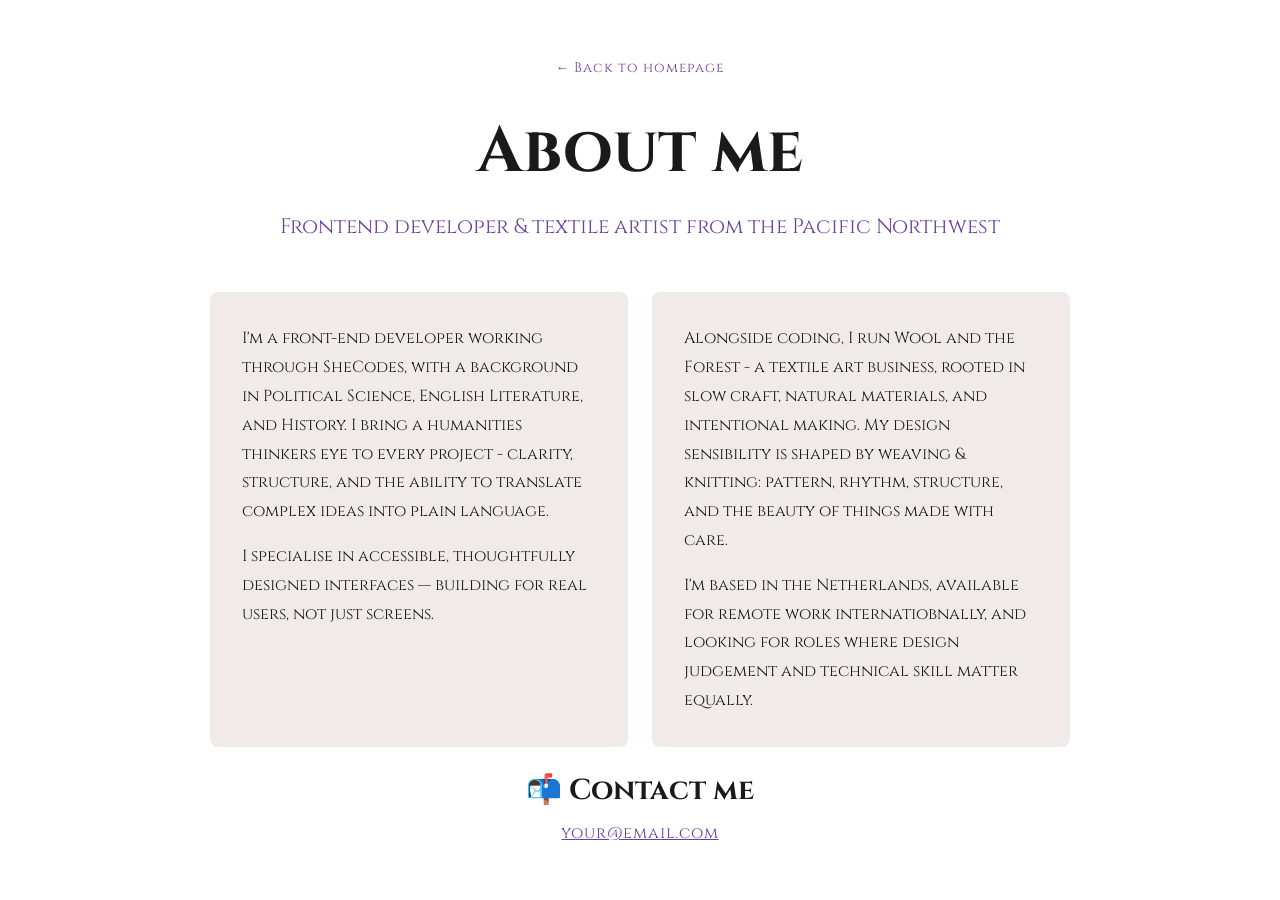
==== about.html @ 5fd56f6d "Add Week 1 homework: multi-page profile site with CSS variables and anchor links" ====
<!DOCTYPE html>
<html lang="en">
<head>
    <meta charset="UTF-8">
    <meta name="viewport" content="width=device-width, initial-scale=1.0">
    <title>About Daki</title>
    <link rel="stylesheet" href="style.css" />

</head>
<body>
    <div class="about-container">
        <a href="index.html" class="back-link">← Back to homepage</a>
        <h1>About me</h1>
        <h2>Frontend developer & textile artist from the Pacific Northwest</h2>

        <div class="cards">
            <div class="card">
                <p>I'm a front-end developer working through SheCodes, with a background in Political Science, English Literature, and History. I bring a humanities thinkers eye to every project - clarity, structure, and the ability to translate complex ideas into plain language.</p>
                <p>I specialise in accessible, thoughtfully designed interfaces — building for real users, not just screens.</p>          
            </div>
            <div class="card">
                <p>Alongside coding, I run Wool and the Forest - a textile art business, rooted in slow craft, natural materials, and intentional making. My design sensibility is shaped by weaving & knitting: pattern, rhythm, structure, and the beauty of things made with care.</p>
                <p>I'm based in the Netherlands, available for remote work internatiobnally, and looking for roles where design judgement and technical skill matter equally. </p>
            </div>
        </div>

        <div id="contact">
            <h3>📬 Contact me</h3>
            <a href="mailto:dakibrittain@gmail.com">your@email.com</a>
        </div>
    </div>
    
</body>
</html>
---- style.css ----
@import url("https://fonts.googleapis.com/css2?family=Cinzel:wght@400;700&display=swap");

:root {
  --primary-color: #6b3fa0;
  --secondary-color: #f0ebe8;
  --text-dark: #1a1a1a;
  --text-light: #fffff;
  --font-main: "Cinzel", serif;
}

* {
  margin: 0;
  padding: 0;
  box-sizing: border-box;
}

body {
  font-family: var(--font-main);
  color: var(--text-dark);
  min-height: 100vh;
  display: flex;
  justify-content: center;
  align-items: center;
  text-align: center;
}

.container {
  max-width: 800px;
  padding: 40px 20px;
}

h1 {
  font-size: 4rem;
  margin-bottom: 16px;
}

h2 {
  font-size: 1.3rem;
  font-weight: 400;
  color: var(--primary-color);
  margin-bottom: 48px;
  line-height: 1.6;
}

.buttons {
  display: flex;
  justify-content: center;
  gap: 24px;
}

.button {
  padding: 16px 32px;
  border-radius: 4px;
  text-decoration: none;
  font-family: var(--font-main);
  font-size: 0.95rem;
  letter-spacing: 0.08em;
}

.button-primary {
  background-color: var(--primary-color);
  color: var(--text-light);
}

.button-secondary {
  border: 2px solid var(--primary-color);
  color: var(--primary-color);
}

.about-container {
  max-width: 900px;
  margin: 0 auto;
  padding: 32px 20px;
  text-align: center;
}

.back-link {
  display: inline-block;
  margin-bottom: 32px;
  color: var(--primary-color);
  text-decoration: none;
  font-size: 0.85em;
  letter-spacing: 0.08em;
}

.cards {
  display: flex;
  gap: 24px;
  margin: 24px 0;
  text-align: left;
}

.card {
  background-color: var(--secondary-color);
  padding: 32px;
  border-radius: 8px;
  flex: 1;
  line-height: 1.8;
  display: flex;
  flex-direction: column;
  gap: 16px;
}

#contact {
  margin-top: 24px;
}

#contact h3 {
  font-size: 1.8rem;
  margin-bottom: 12px;
}

#contact a {
  color: var(--primary-color);
  font-size: 1rem;
  letter-spacing: 0.05em;
}
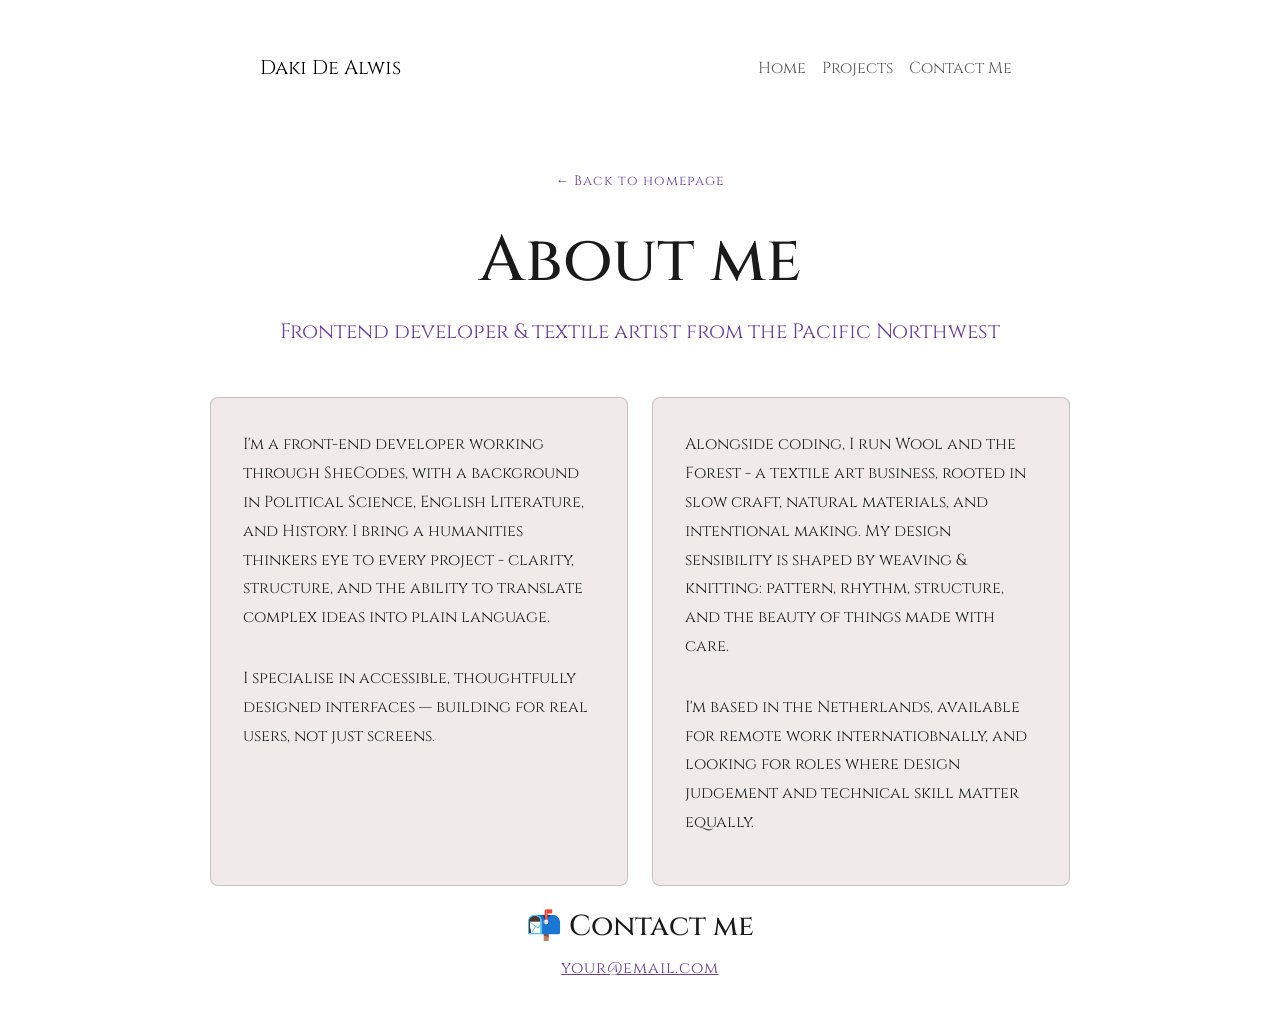
==== commit 55eca7d0: "Add responsive navbar to about page, fix Contact Me Link, add project thumbnails html" ====
--- a/about.html
+++ b/about.html
@@ -4,10 +4,22 @@
     <meta charset="UTF-8">
     <meta name="viewport" content="width=device-width, initial-scale=1.0">
     <title>About Daki</title>
+    <link href="https://cdn.jsdelivr.net/npm/bootstrap@5.3.0/dist/css/bootstrap.min.css" rel="stylesheet" />
     <link rel="stylesheet" href="style.css" />
 
 </head>
 <body>
+    <nav class="navbar navbar-expand-lg navbar-light bg-white sticky-top">
+        <div class="container">
+            <a class="navbar-brand" href="#hero">Daki De Alwis</a>
+            <div class="navbar-nav ms-auto">
+                <a class="nav-link" href="index.html">Home</a>
+                <a class="nav-link" href="#projects">Projects</a>
+                <a class="nav-link" href="#contact">Contact Me</a>
+            </div>
+        </div>
+    </nav>
+
     <div class="about-container">
         <a href="index.html" class="back-link">← Back to homepage</a>
         <h1>About me</h1>
@@ -24,11 +36,16 @@
             </div>
         </div>
 
+        
+
         <div id="contact">
             <h3>📬 Contact me</h3>
             <a href="mailto:dakibrittain@gmail.com">your@email.com</a>
         </div>
     </div>
+
+    <script src="https://cdn.jsdelivr.net/npm/bootstrap@5.3.0/dist/js/bootstrap.bundle.min.js">
+    </script>
     
 </body>
 </html>
--- a/style.css
+++ b/style.css
@@ -6,6 +6,10 @@
   --text-dark: #1a1a1a;
   --text-light: #fffff;
   --font-main: "Cinzel", serif;
+}
+
+html {
+  scroll-behavior: smooth;
 }
 
 * {
@@ -18,9 +22,6 @@
   font-family: var(--font-main);
   color: var(--text-dark);
   min-height: 100vh;
-  display: flex;
-  justify-content: center;
-  align-items: center;
   text-align: center;
 }
 
@@ -115,3 +116,39 @@
   font-size: 1rem;
   letter-spacing: 0.05em;
 }
+
+.hero-section {
+  min-height: 90vh;
+  display: flex;
+  align-items: center;
+  justify-content: center;
+  text-align: center;
+}
+
+.projects-section {
+  padding: 80px 20px;
+  background-color: var(--secondary-color);
+}
+
+.project-row {
+  margin-bottom: 100px;
+  padding: 20px 0;
+}
+
+.project-row h3 {
+  font-size: 2rem;
+  margin-bottom: 20px;
+}
+
+.project-row p {
+  font-size: 1rem;
+  line-height: 1.8;
+  margin-bottom: 28px;
+  opacity: 0.85;
+}
+
+.project-image {
+  width: 100%;
+  border-radius: 8px;
+  margin-bottom: 16px;
+}
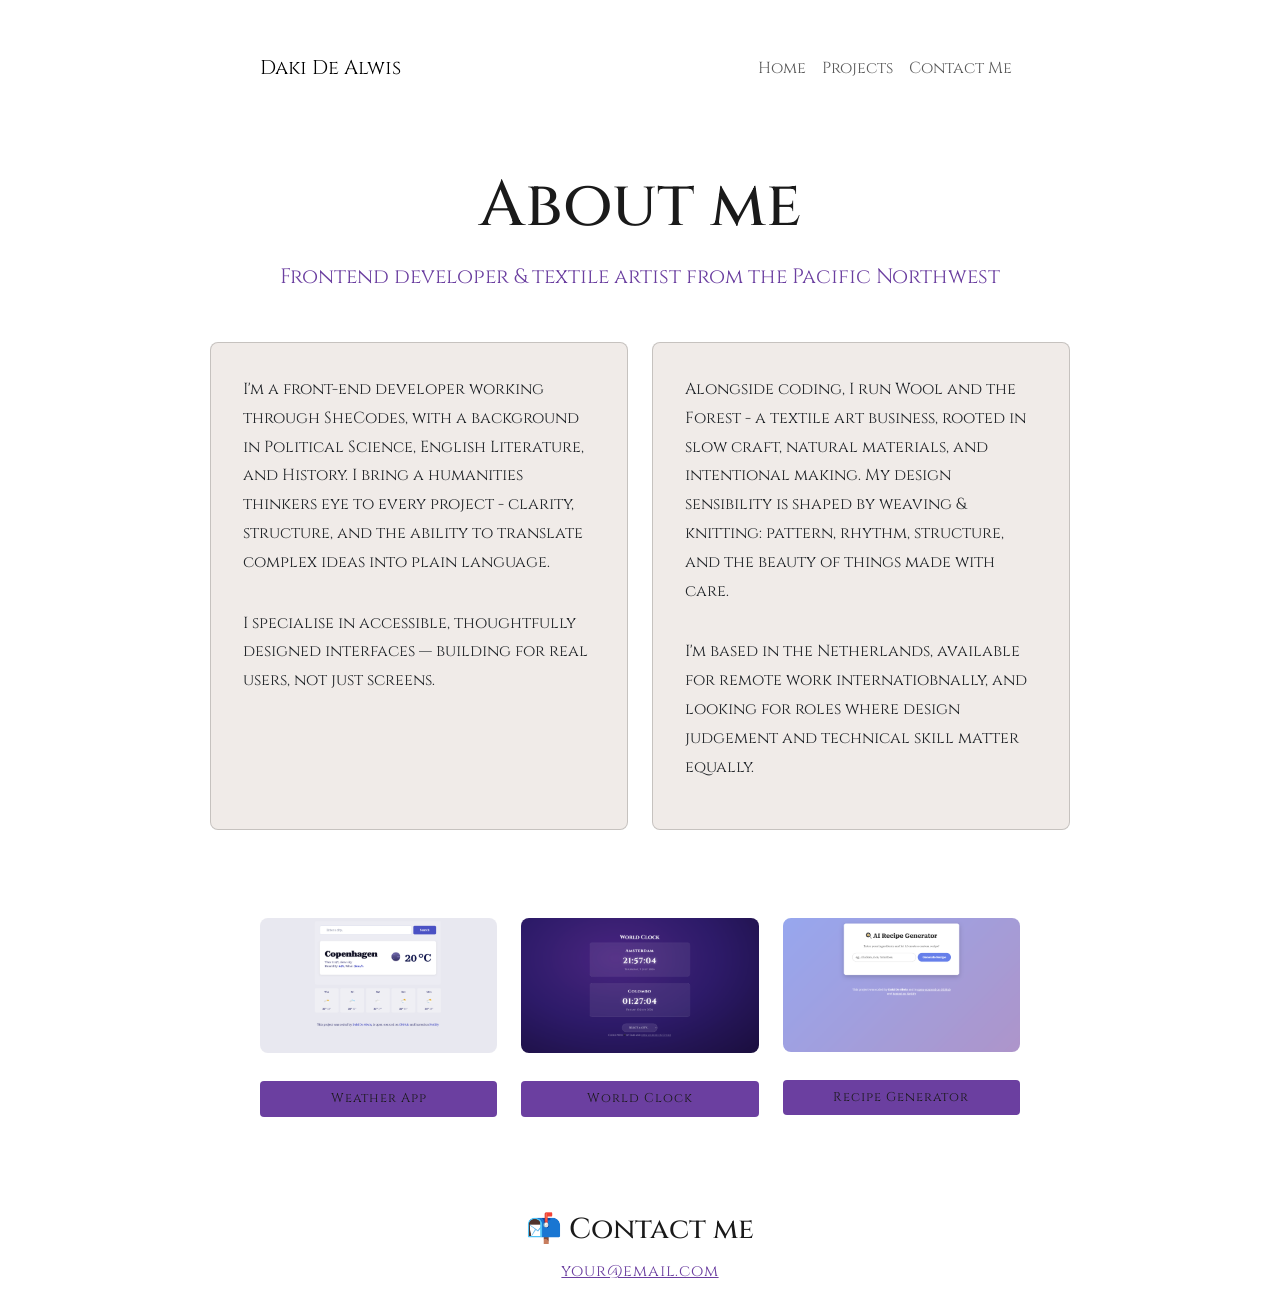
==== commit e508c2a0: "Add hamburger navbar, fix mobile responsive layout, finalise Week 2" ====
--- a/about.html
+++ b/about.html
@@ -11,17 +11,22 @@
 <body>
     <nav class="navbar navbar-expand-lg navbar-light bg-white sticky-top">
         <div class="container">
-            <a class="navbar-brand" href="#hero">Daki De Alwis</a>
+            <a class="navbar-brand" href="index.html">Daki De Alwis</a>
+            <button class="navbar-toggler" type="button" data-bs-toggle="collapse" data-bs-target="#navbarNav">
+                <span class="navbar-toggler-icon"></span>
+            </button>
+            <div class="collapse navbar-collapse" id="navbarNav">
             <div class="navbar-nav ms-auto">
                 <a class="nav-link" href="index.html">Home</a>
                 <a class="nav-link" href="#projects">Projects</a>
                 <a class="nav-link" href="#contact">Contact Me</a>
             </div>
+            </div>
         </div>
     </nav>
 
     <div class="about-container">
-        <a href="index.html" class="back-link">← Back to homepage</a>
+        
         <h1>About me</h1>
         <h2>Frontend developer & textile artist from the Pacific Northwest</h2>
 
@@ -36,7 +41,29 @@
             </div>
         </div>
 
-        
+        <div class="container mt-5">
+            <div class="row">
+            <div class="col-md-4">
+            <div class="projects-thumb">
+                <img src="weather-app.png" alt="Weather App Screenshot" class="project-image" />
+                <a href="elegant-squirrel-b3b1a8.netlify.app" target="_blank" class="button button-primary">Weather App</a>
+            </div>
+            </div>
+                <div class="col-md-4">
+            <div class="projects-thumb">
+                <img src="world-clock.png" alt="World Clock Screenshot" class="project-image" />
+                <a href="dakiworldclock.netlify.app" target="_blank" class="button button-primary">World Clock</a>
+            </div>
+            </div>
+            <div class="col-md-4">
+            <div class="projects-thumb">
+                <img src="recipe-generator.png" alt="Recipe Generator Screenshot" class="project-image" />
+                <a href="dakis-ai-recipe-generator.netlify.app" target="_blank" class="button button-primary">Recipe Generator</a>
+            </div>
+            </div>
+        </div>
+    </div>
+
 
         <div id="contact">
             <h3>📬 Contact me</h3>
--- a/style.css
+++ b/style.css
@@ -152,3 +152,26 @@
   border-radius: 8px;
   margin-bottom: 16px;
 }
+
+.projects-grid {
+  display: flex;
+  gap: 24px;
+  margin: 48px 0;
+}
+
+.projects-thumb {
+  flex: 1;
+  display: flex;
+  flex-direction: column;
+  gap: 12px;
+  align-items: center;
+  margin-bottom: 32px;
+}
+
+.projects-thumb .button {
+  padding: 8px 16px;
+  font-size: 0.8em;
+  width: 100%;
+  text-align: center;
+  display: block;
+}
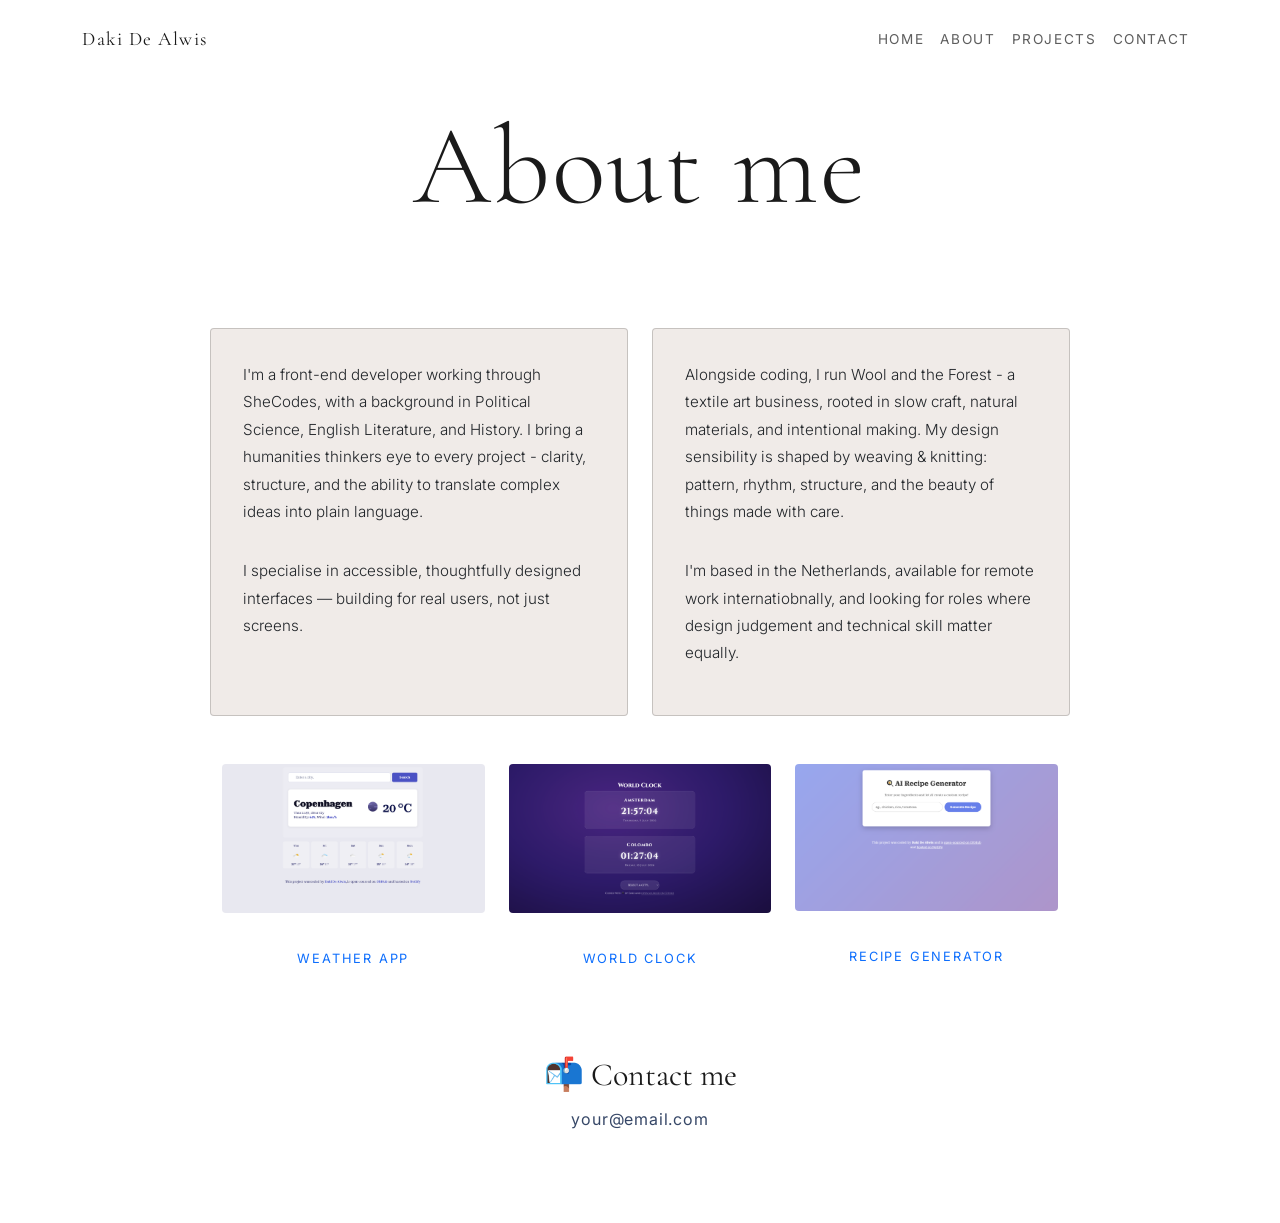
==== commit ce8964ef: "Add contact page structure with placeholder email" ====
--- a/about.html
+++ b/about.html
@@ -3,7 +3,13 @@
 <head>
     <meta charset="UTF-8">
     <meta name="viewport" content="width=device-width, initial-scale=1.0">
-    <title>About Daki</title>
+    <title>About Daki De Alwis - Frontend Developer & Textile Artist</title>
+    <meta name="description" content="Learn more about Daki De Alwis - frontend developer, textile artist, and founder of Wool and the Forest, based in the Netherlands.">
+    <meta name="author" content="Daki De Alwis">
+    <meta property="og:title" content=" About Daki De Alwis"> 
+    <meta property="og:description" content="Frontend developer with a humanities background, building accessible interfaces with care and intention.">
+    <meta property="og:type" content="website">
+
     <link href="https://cdn.jsdelivr.net/npm/bootstrap@5.3.0/dist/css/bootstrap.min.css" rel="stylesheet" />
     <link rel="stylesheet" href="style.css" />
 
@@ -17,9 +23,10 @@
             </button>
             <div class="collapse navbar-collapse" id="navbarNav">
             <div class="navbar-nav ms-auto">
-                <a class="nav-link" href="index.html">Home</a>
-                <a class="nav-link" href="#projects">Projects</a>
-                <a class="nav-link" href="#contact">Contact Me</a>
+                <a class="nav-link" href=index.html>Home</a>
+                <a class="nav-link active" href="about.html">About</a>
+                <a class="nav-link" href="work.html">Projects</a>
+                <a class="nav-link" href="contact.html">Contact</a>
             </div>
             </div>
         </div>
--- a/style.css
+++ b/style.css
@@ -1,11 +1,14 @@
-@import url("https://fonts.googleapis.com/css2?family=Cinzel:wght@400;700&display=swap");
+@import url("https://fonts.googleapis.com/css2?family=Cormorant+Garamond:wght@300;400;600&family=Inter:wght@300;400;500&display=swap");
 
 :root {
-  --primary-color: #6b3fa0;
+  --primary-color: #364767;
+  --primary-hover: #3d4e6f;
+  --accent-color: #2d416c;
   --secondary-color: #f0ebe8;
   --text-dark: #1a1a1a;
-  --text-light: #fffff;
-  --font-main: "Cinzel", serif;
+  --text-light: #ffffff;
+  --font-display: "Cormorant Garamond", serif;
+  --font-body: "Inter", sans-serif;
 }
 
 html {
@@ -19,28 +22,89 @@
 }
 
 body {
-  font-family: var(--font-main);
+  font-family: var(--font-body);
   color: var(--text-dark);
   min-height: 100vh;
+}
+
+a {
+  text-decoration: none;
+}
+
+.navbar {
+  padding-top: 20px;
+  padding-bottom: 20px;
+}
+.navbar-brand {
+  font-family: var(--font-display);
+  font-size: 1.2rem;
+  letter-spacing: 0.08em;
+  color: var(--text-dark) !important;
+}
+
+.nav-link {
+  font-family: var(--font-body);
+  font-size: 0.85rem;
+  letter-spacing: 0.12em;
+  text-transform: uppercase;
+  color: var(--text-dark) !important;
+  opacity: 0.7;
+}
+
+.nav-link:hover {
+  opacity: 1;
+}
+
+.hero-section {
+  min-height: 100vh;
+  display: flex;
+  align-items: center;
+  justify-content: center;
   text-align: center;
-}
-
-.container {
+  background-image: url("hero-bg.jpg");
+  background-size: cover;
+  background-position: center;
+}
+
+.hero-overlay {
+  position: absolute;
+  inset: 0;
+  background: radial-gradient(
+    ellipse 60% 60% at 50% 50%,
+    rgba(15, 20, 35, 0) 0%,
+    rgba(15, 20, 35, 0.15) 50%,
+    rgba(15, 20, 35, 0.55) 100%
+  );
+}
+
+.hero-content {
+  position: relative;
+  z-index: 1;
+  padding: 40px 20px;
   max-width: 800px;
-  padding: 40px 20px;
+}
+
+.hero-content h1 {
+  color: #ffffff;
 }
 
 h1 {
-  font-size: 4rem;
-  margin-bottom: 16px;
+  font-family: var(--font-display);
+  font-size: 7rem;
+  font-weight: 300;
+  line-height: 1;
+  letter-spacing: 0.02em;
+  margin-bottom: 24px;
 }
 
 h2 {
+  font-family: var(--font-body);
   font-size: 1.3rem;
-  font-weight: 400;
-  color: var(--primary-color);
+  font-weight: 300;
+  color: rgba(255, 255, 255, 0.75);
   margin-bottom: 48px;
   line-height: 1.6;
+  letter-spacing: 0.06em;
 }
 
 .buttons {
@@ -50,22 +114,125 @@
 }
 
 .button {
+  position: relative;
+  overflow: hidden;
   padding: 16px 32px;
   border-radius: 4px;
   text-decoration: none;
-  font-family: var(--font-main);
-  font-size: 0.95rem;
-  letter-spacing: 0.08em;
-}
-
-.button-primary {
-  background-color: var(--primary-color);
-  color: var(--text-light);
+  font-family: var(--font-body);
+  font-size: 0.8rem;
+  letter-spacing: 0.14em;
+  text-transform: uppercase;
+  display: inline-block;
+  cursor: pointer;
+}
+
+.button-bg {
+  position: absolute;
+  left: 0;
+  top: 100%;
+  width: 100%;
+  height: 100%;
+  transition: transform 0.4s cubic-bezier(0.645, 0.045, 0.355, 1);
+  z-index: 0;
+}
+
+.button-text {
+  position: relative;
+  z-index: 1;
+  mix-blend-mode: difference;
+  color: white;
+}
+
+.button-primary .button-bg {
+  background-color: #364767;
+  transform: translateY(0%);
+}
+
+.button-primary:hover .button-bg {
+  transform: translateY(-100%);
 }
 
 .button-secondary {
-  border: 2px solid var(--primary-color);
-  color: var(--primary-color);
+  border: 1px solid rgba(255, 255, 255, 0.324);
+  color: #ffffff;
+}
+
+.button-secondary .button-bg {
+  background-color: #ffffff;
+  transform: translateY(0%);
+}
+
+.button-secondary:hover .button-bg {
+  transform: translateY(-100%);
+}
+
+.projects-section {
+  padding: 100px 20px;
+  background-color: var(--secondary-color);
+}
+
+.project-row {
+  margin-bottom: 100px;
+  padding: 20px 0;
+  position: relative;
+  z-index: 0;
+  transition: transform 0.3s ease;
+}
+
+.project-row::before {
+  content: "";
+  position: absolute;
+  inset: -24px -32px;
+  background: rgba(54, 71, 103, 0.102);
+  border-radius: 12px;
+  opacity: 0;
+  z-index: -1;
+  transition: opacity 0.3s ease;
+}
+
+.project-row:hover::before {
+  opacity: 1;
+}
+
+.project-row h3 {
+  font-family: var(--font-display);
+  font-size: 2.5rem;
+  font-weight: 400;
+  margin-bottom: 16px;
+}
+
+.project-row p {
+  font-size: 0.95em;
+  line-height: 1.8;
+  margin-bottom: 28px;
+  opacity: 0.85;
+  font-weight: 300;
+}
+
+.project-image {
+  width: 100%;
+  border-radius: 4px;
+  margin-bottom: 16px;
+}
+
+.launch-btn {
+  display: inline-block;
+  padding: 12px 28px;
+  border: 1px solid #364767;
+  border-radius: 4px;
+  color: #364767;
+  font-family: var(--font-body);
+  font-size: 0.8rem;
+  letter-spacing: 0.14em;
+  text-transform: uppercase;
+  text-decoration: none;
+  transition: all 0.3s ease;
+}
+
+.launch-btn:hover {
+  background-color: #364767;
+  color: white;
 }
 
 .about-container {
@@ -80,8 +247,9 @@
   margin-bottom: 32px;
   color: var(--primary-color);
   text-decoration: none;
-  font-size: 0.85em;
-  letter-spacing: 0.08em;
+  font-size: 0.8em;
+  letter-spacing: 0.1em;
+  text-transform: uppercase;
 }
 
 .cards {
@@ -94,20 +262,25 @@
 .card {
   background-color: var(--secondary-color);
   padding: 32px;
-  border-radius: 8px;
+  border-radius: 4px;
   flex: 1;
   line-height: 1.8;
   display: flex;
   flex-direction: column;
   gap: 16px;
+  font-size: 0.95em;
+  font-weight: 300;
 }
 
 #contact {
-  margin-top: 24px;
+  margin-top: 48px;
+  padding-bottom: 60px;
 }
 
 #contact h3 {
-  font-size: 1.8rem;
+  font-family: var(--font-display);
+  font-size: 2rem;
+  font-weight: 400;
   margin-bottom: 12px;
 }
 
@@ -115,48 +288,6 @@
   color: var(--primary-color);
   font-size: 1rem;
   letter-spacing: 0.05em;
-}
-
-.hero-section {
-  min-height: 90vh;
-  display: flex;
-  align-items: center;
-  justify-content: center;
-  text-align: center;
-}
-
-.projects-section {
-  padding: 80px 20px;
-  background-color: var(--secondary-color);
-}
-
-.project-row {
-  margin-bottom: 100px;
-  padding: 20px 0;
-}
-
-.project-row h3 {
-  font-size: 2rem;
-  margin-bottom: 20px;
-}
-
-.project-row p {
-  font-size: 1rem;
-  line-height: 1.8;
-  margin-bottom: 28px;
-  opacity: 0.85;
-}
-
-.project-image {
-  width: 100%;
-  border-radius: 8px;
-  margin-bottom: 16px;
-}
-
-.projects-grid {
-  display: flex;
-  gap: 24px;
-  margin: 48px 0;
 }
 
 .projects-thumb {
@@ -175,3 +306,82 @@
   text-align: center;
   display: block;
 }
+
+.work-container {
+  max-width: 1100px;
+  margin: 0 auto;
+  padding: 60px 20px;
+  text-align: center;
+}
+
+.work-card {
+  background: var(--secondary-color);
+  border-radius: 4px;
+  padding: 24px;
+  margin-bottom: 32px;
+  display: flex;
+  flex-direction: column;
+  gap: 12px;
+  position: relative;
+  transition: transform 0.3s ease;
+}
+
+.work-card h3 {
+  font-family: var(--font-display);
+  font-size: 1.5rem;
+  font-weight: 400;
+  margin-top: 8px;
+}
+
+.work-card p {
+  font-size: 0.9rem;
+  line-height: 1.8;
+  opacity: 0.75;
+  font-weight: 300;
+}
+
+.work-card::before {
+  content: "";
+  position: absolute;
+  inset: -12px;
+  background: rgba(54, 71, 103, 0.08);
+  border-radius: 8px;
+  opacity: 0;
+  z-index: -1;
+  transition: opacity 0.3s ease;
+}
+
+.work-card:hover {
+  transform: translateY(-4px);
+}
+
+.work-card:hover::before {
+  opacity: 1;
+}
+
+@media (max-width: 768px) {
+  .cards {
+    flex-direction: column;
+  }
+
+  .card {
+    width: 100%;
+  }
+
+  .about-container {
+    padding: 24px 16px;
+  }
+
+  h1 {
+    font-size: 3.5rem;
+  }
+
+  h2 {
+    font-size: 0.9rem;
+  }
+
+  .buttons {
+    flex-direction: column;
+    align-items: center;
+  }
+}
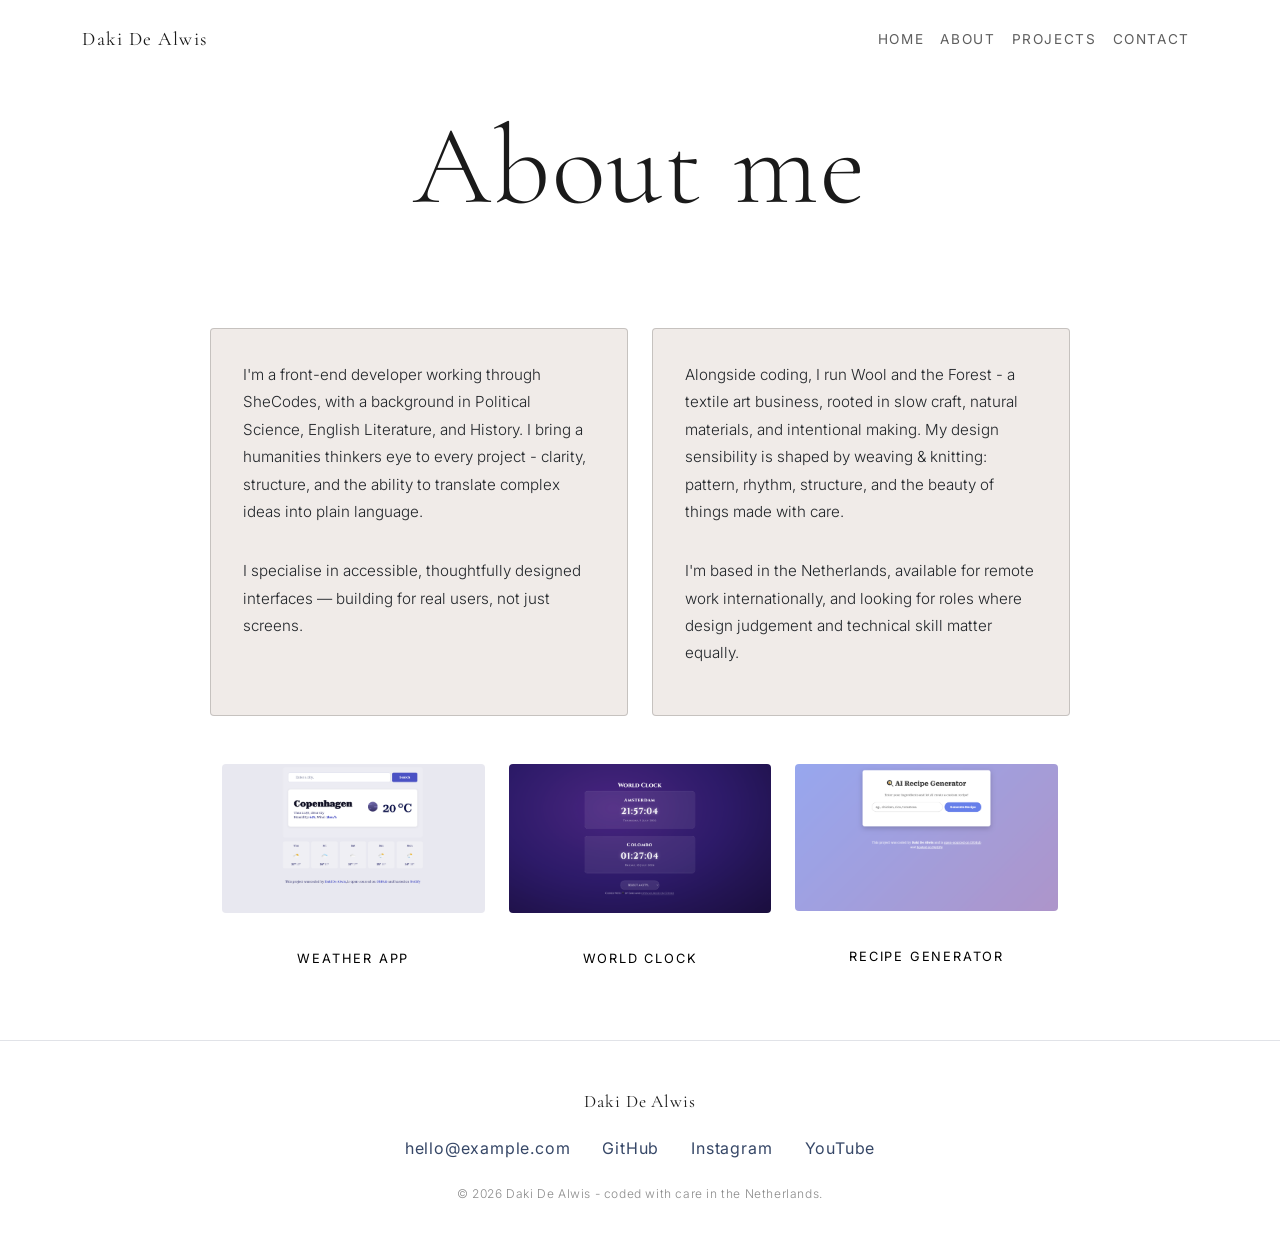
==== commit bf5f1c88: "Add consistent site-wide footer to all pages" ====
--- a/about.html
+++ b/about.html
@@ -44,7 +44,7 @@
             </div>
             <div class="card">
                 <p>Alongside coding, I run Wool and the Forest - a textile art business, rooted in slow craft, natural materials, and intentional making. My design sensibility is shaped by weaving & knitting: pattern, rhythm, structure, and the beauty of things made with care.</p>
-                <p>I'm based in the Netherlands, available for remote work internatiobnally, and looking for roles where design judgement and technical skill matter equally. </p>
+                <p>I'm based in the Netherlands, available for remote work internationally, and looking for roles where design judgement and technical skill matter equally. </p>
             </div>
         </div>
 
@@ -53,30 +53,44 @@
             <div class="col-md-4">
             <div class="projects-thumb">
                 <img src="weather-app.png" alt="Weather App Screenshot" class="project-image" />
-                <a href="elegant-squirrel-b3b1a8.netlify.app" target="_blank" class="button button-primary">Weather App</a>
+                <a href="https://elegant-squirrel-b3b1a8.netlify.app" target="_blank" class="button button-primary">
+                    <span class="button-bg"></span>
+                    <span class="button-text">Weather App</span>
+                </a>
             </div>
             </div>
                 <div class="col-md-4">
             <div class="projects-thumb">
                 <img src="world-clock.png" alt="World Clock Screenshot" class="project-image" />
-                <a href="dakiworldclock.netlify.app" target="_blank" class="button button-primary">World Clock</a>
+                <a href="https://dakiworldclock.netlify.app" target="_blank" class="button button-primary">
+                   <span class="button-bg"></span>
+                   <span class="button-text">World Clock</span>
+                </a>
             </div>
             </div>
             <div class="col-md-4">
             <div class="projects-thumb">
                 <img src="recipe-generator.png" alt="Recipe Generator Screenshot" class="project-image" />
-                <a href="dakis-ai-recipe-generator.netlify.app" target="_blank" class="button button-primary">Recipe Generator</a>
+                <a href="https://dakis-ai-recipe-generator.netlify.app" target="_blank" class="button button-primary">
+                    <span class="button-bg"></span>
+                    <span class="button-text">Recipe Generator</span>
+                </a>
             </div>
             </div>
         </div>
     </div>
+    </div>
 
-
-        <div id="contact">
-            <h3>📬 Contact me</h3>
-            <a href="mailto:dakibrittain@gmail.com">your@email.com</a>
-        </div>
-    </div>
+        <footer class="site-footer">
+            <p class="footer-brand">Daki De Alwis</p>
+            <div class="contact-links">
+                <a href="mailto:hello@example.com">hello@example.com</a>
+                <a href="https://github.com/dakibrittain-web" target="_blank">GitHub</a>
+                <a href="https://instagram.com/woolandtheforest" target="_blank">Instagram</a>
+                <a href="https://www.youtube.com/@woolandtheforest" target="_blank">YouTube</a>
+            </div>
+            <p class="footer-credit">© 2026 Daki De Alwis - coded with care in the Netherlands.</p>
+        </footer>
 
     <script src="https://cdn.jsdelivr.net/npm/bootstrap@5.3.0/dist/js/bootstrap.bundle.min.js">
     </script>
--- a/style.css
+++ b/style.css
@@ -228,6 +228,8 @@
   text-transform: uppercase;
   text-decoration: none;
   transition: all 0.3s ease;
+  background: transparent;
+  cursor: pointer;
 }
 
 .launch-btn:hover {
@@ -270,6 +272,14 @@
   gap: 16px;
   font-size: 0.95em;
   font-weight: 300;
+  transition:
+    transform 0.3s ease,
+    box-shadow 0.3s ease;
+}
+
+.card:hover {
+  transform: translateY(-6px);
+  box-shadow: 0 12px 24px rgba(54, 71, 103, 0.12);
 }
 
 #contact {
@@ -359,6 +369,125 @@
   opacity: 1;
 }
 
+.contact-container {
+  max-width: 700px;
+  margin: 0 auto;
+  padding: 100px 20px;
+  text-align: center;
+}
+
+.contact-container p {
+  font-size: 1rem;
+  line-height: 1.8;
+  opacity: 0.75;
+  font-weight: 300;
+  margin-bottom: 40px;
+}
+
+.contact-links {
+  display: flex;
+  justify-content: center;
+  gap: 32px;
+  flex-wrap: wrap;
+}
+
+.contact-links a {
+  color: var(--primary-color);
+  position: relative;
+  font-size: 1rem;
+  letter-spacing: 0.05em;
+  border-bottom: 1px solid transparent;
+  transition: border-color 0.3s ease;
+}
+
+.contact-links a::before {
+  content: "";
+  position: absolute;
+  inset: -8px -14px;
+  background: linear-gradient(
+    69.8deg,
+    rgba(25, 49, 108, 0.397) 2.8%,
+    rgba(1, 178, 201, 0.322) 97.8%
+  );
+  border-radius: 999px;
+  opacity: 0;
+  z-index: -1;
+  transition: opacity 0.3s ease;
+}
+
+.contact-links a:hover::before {
+  opacity: 1;
+}
+
+.contact-links a:hover {
+  border-color: var(--primary-color);
+}
+
+.contact-form {
+  max-width: 480px;
+  margin: 0 auto 60px;
+  text-align: left;
+  padding: 40px 0px;
+}
+
+.form-group {
+  margin-bottom: 24px;
+}
+
+.form-group label {
+  display: block;
+  font-size: 0.75rem;
+  letter-spacing: 0.12em;
+  text-transform: uppercase;
+  opacity: 0.6;
+  margin-bottom: 8px;
+}
+
+.form-group input,
+.form-group textarea {
+  width: 100%;
+  padding: 12px 16px;
+  border: 1px solid rgba(54, 71, 103, 0.25);
+  border-radius: 4px;
+  font-family: var(--font-body);
+  font-size: 0.95rem;
+  color: var(--text-dark);
+  background: #ffffff;
+  transition: border-color 0.3s ease;
+}
+
+.form-group textarea {
+  resize: vertical;
+  min-height: 120px;
+}
+
+.form-group input:focus,
+.form-group textarea:focus {
+  outline: none;
+  border-color: var(--primary-color);
+}
+
+.site-footer {
+  border-top: 1px solid rgba(54, 71, 103, 0.15);
+  padding: 48px 20px 32px;
+  text-align: center;
+}
+
+.footer-brand {
+  font-family: var(--font-display);
+  font-size: 1.1rem;
+  letter-spacing: 0.05em;
+  margin-bottom: 20px;
+}
+
+.footer-credit {
+  margin-top: 24px;
+  font-size: 0.75rem;
+  letter-spacing: 0.05em;
+  opacity: 0.5;
+  font-weight: 300;
+}
+
 @media (max-width: 768px) {
   .cards {
     flex-direction: column;
